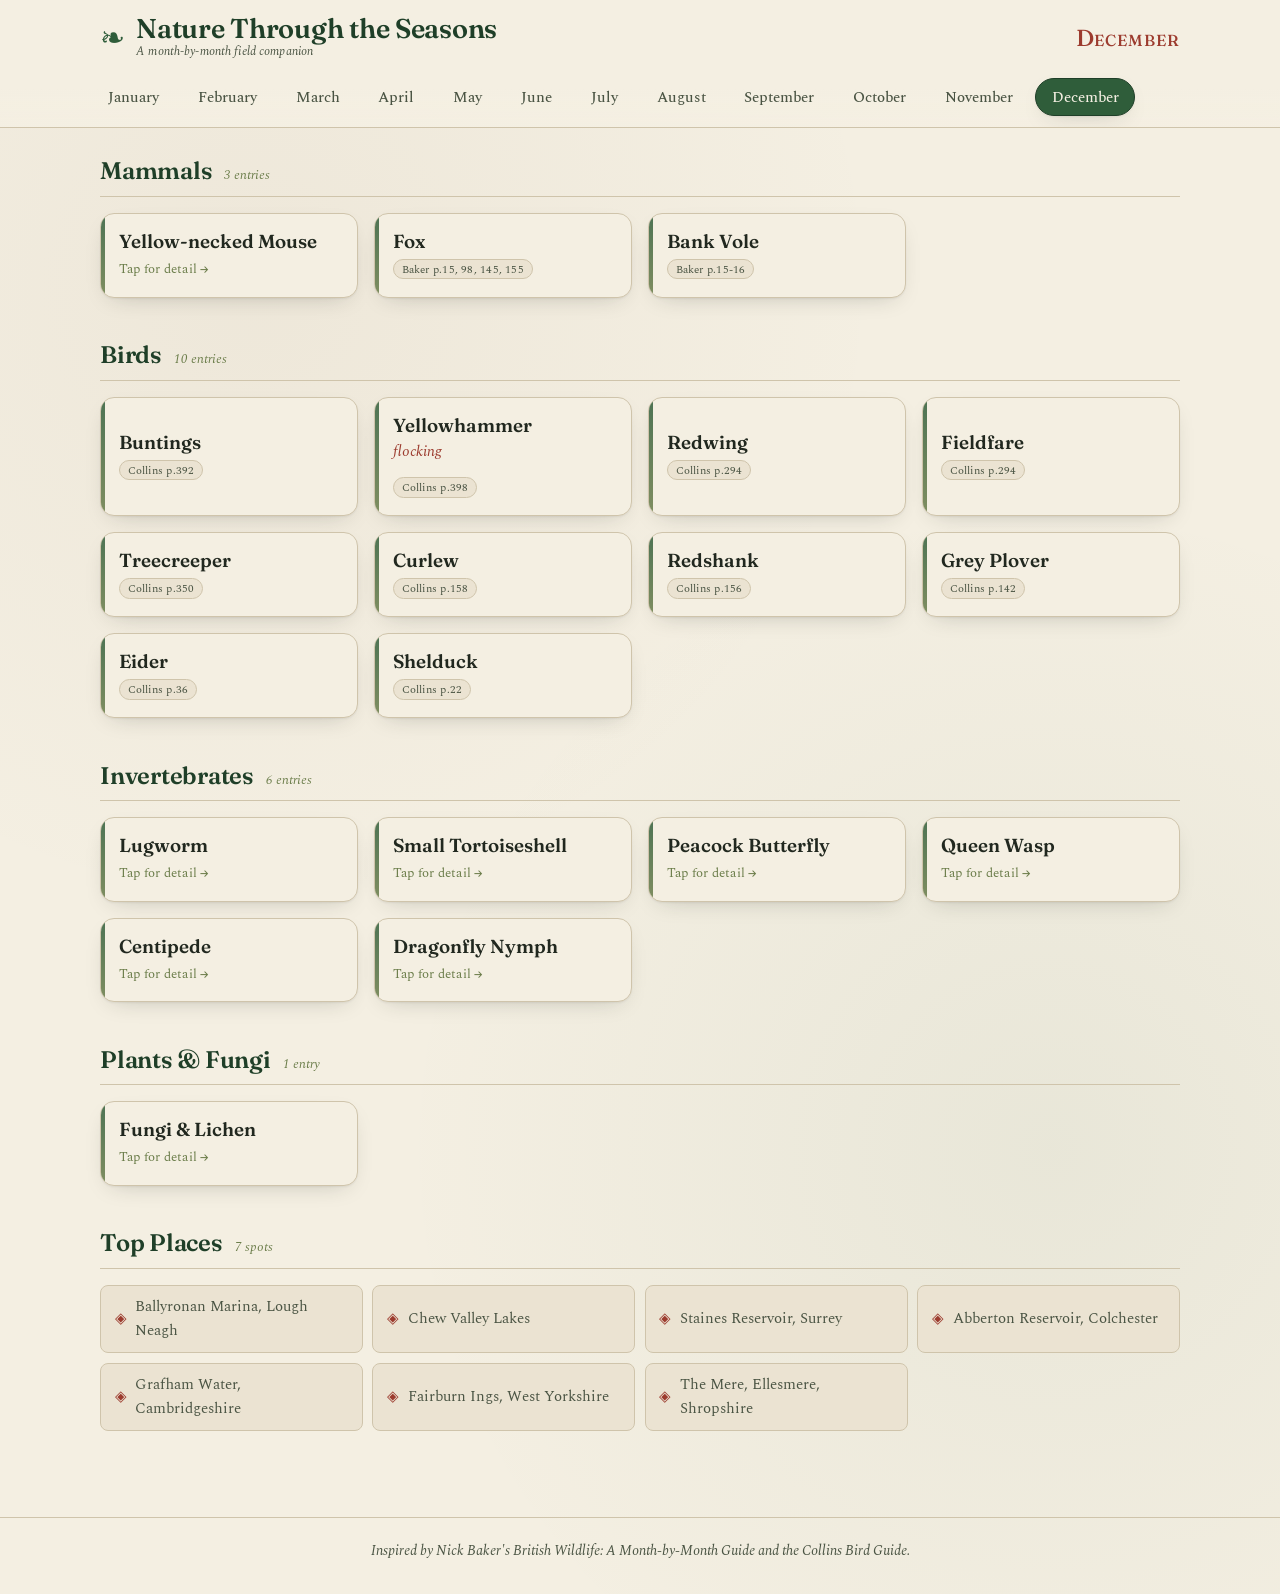
==== index.html @ cf02c85b "Make title a home/scroll-to-top button" ====
<!DOCTYPE html>
<html lang="en-GB">
<head>
  <meta charset="UTF-8" />
  <meta name="viewport" content="width=device-width, initial-scale=1.0" />

  <!--
    PREFIX-AWARE DEPLOYMENT
    -----------------------
    This app is served under a path prefix on the Pi (…ts.net/nature/), NOT at
    the site root. The <base href="./"> below makes every relative URL on the
    page resolve against the current directory, so "styles.css" becomes
    "/nature/styles.css" automatically. NEVER use leading-slash paths
    ("/styles.css") anywhere — they would break under the prefix. Keep all
    asset and link URLs relative.
  -->
  <base href="./" />

  <title>Nature Through the Seasons</title>
  <meta name="description" content="A month-by-month companion to British wildlife — what to look for, where to find it, and the lore behind it." />

  <!-- Fonts: Fraunces (characterful display serif) + Inter-free body via system stack tuned in CSS -->
  <link rel="preconnect" href="https://fonts.googleapis.com" />
  <link rel="preconnect" href="https://fonts.gstatic.com" crossorigin />
  <link href="https://fonts.googleapis.com/css2?family=Fraunces:opsz,wght@9..144,400;9..144,500;9..144,600;9..144,700&family=Spectral:wght@400;500;600&display=swap" rel="stylesheet" />

  <link rel="stylesheet" href="styles.css" />
</head>
<body>

  <!-- ============================ HEADER ============================ -->
  <header class="site-header">
    <div class="header-inner">
      <div class="brand" id="brand-home" role="button" tabindex="0" aria-label="Back to top">
        <span class="brand-mark" aria-hidden="true">❧</span>
        <span class="brand-text">
          <span class="brand-title">Nature Through the Seasons</span>
          <span class="brand-sub">A month-by-month field companion</span>
        </span>
      </div>
      <div class="current-month" id="current-month-label" aria-live="polite">—</div>
    </div>

    <!-- ====================== MONTH NAVIGATOR ====================== -->
    <nav class="month-nav" id="month-nav" aria-label="Select a month">
      <!-- Month buttons are injected by app.js -->
    </nav>
  </header>

  <!-- ========================== MAIN CONTENT ========================= -->
  <main class="app-main">
    <div id="app-content" class="app-content">
      <!-- Category sections and species cards are injected by app.js -->
    </div>
  </main>

  <!-- ============================ MODAL ============================= -->
  <dialog id="species-modal" class="species-modal">
    <div class="modal-card">
      <button class="modal-close" id="modal-close" aria-label="Close">&times;</button>
      <div class="modal-body" id="modal-body">
        <!-- Species detail injected by app.js -->
      </div>
    </div>
  </dialog>

  <!-- ====================== "MORE INFO" SLIDE-OVER PANEL ====================== -->
  <!--
    Opened from the "Find out more" button in the species modal. Shows an
    in-panel preview of the detail we already hold, plus an "Open full site in
    new tab" button. We deliberately don't embed the reference site: RSPB,
    Wildlife Trusts and Woodland Trust block iframing, and a blocked frame
    fires a fake "load" event that can't be told apart from a real one, so an
    in-app embed can't be made reliable. Hidden by default via [hidden] + CSS.
  -->
  <div id="info-panel" class="info-panel" hidden aria-hidden="true" role="dialog" aria-modal="true" aria-labelledby="info-panel-title">
    <div class="info-panel-backdrop" data-info-close></div>
    <aside class="info-panel-sheet" role="document">
      <header class="info-panel-head">
        <div class="info-panel-heading">
          <span class="info-panel-eyebrow">More information</span>
          <h3 class="info-panel-title" id="info-panel-title">—</h3>
        </div>
        <button class="info-panel-close" type="button" aria-label="Close panel" data-info-close>&times;</button>
      </header>

      <div class="info-panel-body">
        <!-- In-panel preview: species detail + "open full site" button -->
        <div class="info-panel-fallback" id="info-panel-fallback">
          <!-- Filled by app.js -->
        </div>
      </div>
    </aside>
  </div>

  <footer class="site-footer">
    <p>Inspired by Nick Baker's <em>British Wildlife: A Month-by-Month Guide</em> and the <em>Collins Bird Guide</em>.</p>
  </footer>

  <!-- Scripts: data first, then logic. Both relative. -->
  <script src="data.js"></script>
  <script src="app.js"></script>
</body>
</html>
---- styles.css ----
/* =============================================================================
   Nature Through the Seasons — styles.css
   Aesthetic: editorial / organic field-journal. Warm paper ground, deep forest
   ink, seasonal accent. Fraunces display serif paired with Spectral for body.
   ========================================================================== */

:root {
  /* ---- Palette: earthy, layered ---- */
  --paper:        #f4efe2;   /* warm off-white ground */
  --paper-deep:   #ebe3d2;   /* slightly deeper panel */
  --ink:          #21281f;   /* near-black forest ink */
  --ink-soft:     #4a5443;   /* muted body text */
  --forest:       #2f5d3a;   /* primary forest green */
  --forest-deep:  #1f3f28;
  --moss:         #6b7d4a;   /* olive/moss accent */
  --bark:         #7a5a3a;   /* earthy brown */
  --berry:        #9c3b2e;   /* sharp accent (rosehip/berry) */
  --gold:         #c98a2b;   /* warm highlight (catkin/autumn) */
  --line:         #cfc4ab;   /* hairline dividers on paper */

  /* ---- Type ---- */
  --display: "Fraunces", Georgia, serif;
  --body:    "Spectral", Georgia, serif;

  /* ---- Shape ---- */
  --radius:   14px;
  --radius-sm: 8px;
  --shadow:   0 1px 2px rgba(33,40,31,.06), 0 8px 24px -12px rgba(33,40,31,.28);
  --shadow-lg: 0 24px 60px -20px rgba(33,40,31,.45);

  --maxw: 1120px;
}

/* ----------------------------------------------------------------- RESET */
*, *::before, *::after { box-sizing: border-box; }
html { -webkit-text-size-adjust: 100%; }
body {
  margin: 0;
  font-family: var(--body);
  color: var(--ink);
  background-color: var(--paper);
  /* subtle paper grain via layered radial gradients — no external image */
  background-image:
    radial-gradient(circle at 20% 18%, rgba(123,90,58,.05) 0, transparent 38%),
    radial-gradient(circle at 82% 72%, rgba(47,93,58,.06) 0, transparent 42%);
  line-height: 1.55;
  min-height: 100vh;
  display: flex;
  flex-direction: column;
}

/* ---------------------------------------------------------------- HEADER */
.site-header {
  position: sticky;
  top: 0;
  z-index: 40;
  background: linear-gradient(180deg, var(--paper) 0%, var(--paper) 70%, rgba(244,239,226,.92) 100%);
  backdrop-filter: blur(6px);
  border-bottom: 1px solid var(--line);
}
.header-inner {
  max-width: var(--maxw);
  margin: 0 auto;
  padding: 0.85rem 1.25rem 0.7rem;
  display: flex;
  align-items: center;
  justify-content: space-between;
  gap: 1rem;
}
.brand {
  display: flex;
  align-items: center;
  gap: 0.7rem;
  min-width: 0;
  cursor: pointer;
  border-radius: 8px;
  padding: 2px 6px;
  margin: -2px -6px;   /* keep visual position despite padding */
  transition: opacity .15s ease;
  -webkit-tap-highlight-color: transparent;
}
.brand:hover { opacity: 0.78; }
.brand:focus-visible {
  outline: 2px solid var(--forest);
  outline-offset: 2px;
}
.brand:active { opacity: 0.6; }
.brand-mark {
  font-size: 1.9rem;
  color: var(--forest);
  line-height: 1;
  transform: translateY(2px);
}
.brand-text { display: flex; flex-direction: column; min-width: 0; }
.brand-title {
  font-family: var(--display);
  font-weight: 600;
  font-size: clamp(1.15rem, 2.6vw, 1.7rem);
  color: var(--forest-deep);
  letter-spacing: -0.01em;
  line-height: 1.05;
}
.brand-sub {
  font-size: 0.78rem;
  color: var(--ink-soft);
  font-style: italic;
  letter-spacing: 0.01em;
}
.current-month {
  font-family: var(--display);
  font-weight: 500;
  font-size: clamp(1rem, 2.4vw, 1.45rem);
  color: var(--berry);
  white-space: nowrap;
  font-variant: small-caps;
  letter-spacing: 0.04em;
}

/* -------------------------------------------------------- MONTH NAVIGATOR */
.month-nav {
  max-width: var(--maxw);
  margin: 0 auto;
  padding: 0.35rem 0.75rem 0.7rem;
  display: flex;
  gap: 0.4rem;
  overflow-x: auto;
  scrollbar-width: thin;
  -webkit-overflow-scrolling: touch;
  scroll-snap-type: x proximity;
}
.month-nav::-webkit-scrollbar { height: 6px; }
.month-nav::-webkit-scrollbar-thumb { background: var(--line); border-radius: 99px; }

.month-btn {
  flex: 0 0 auto;
  scroll-snap-align: center;
  font-family: var(--body);
  font-size: 0.95rem;
  font-weight: 500;
  color: var(--ink-soft);
  background: transparent;
  border: 1px solid transparent;
  border-radius: 99px;
  padding: 0.4rem 0.95rem;
  cursor: pointer;
  transition: color .18s, background .18s, border-color .18s, transform .12s;
  white-space: nowrap;
}
.month-btn:hover {
  color: var(--forest-deep);
  background: var(--paper-deep);
}
.month-btn:focus-visible {
  outline: 2px solid var(--forest);
  outline-offset: 2px;
}
.month-btn.active {
  color: var(--paper);
  background: var(--forest);
  border-color: var(--forest-deep);
  box-shadow: var(--shadow);
}

/* ------------------------------------------------------------ MAIN LAYOUT */
.app-main { flex: 1 0 auto; }
.app-content {
  max-width: var(--maxw);
  margin: 0 auto;
  padding: 1.5rem 1.25rem 3rem;
}

/* staggered fade-in on month change */
@keyframes rise {
  from { opacity: 0; transform: translateY(10px); }
  to   { opacity: 1; transform: translateY(0); }
}

/* ---------------------------------------------------------- CATEGORY BLOCK */
.category {
  margin-bottom: 2.4rem;
  animation: rise .5s ease both;
}
.category-head {
  display: flex;
  align-items: baseline;
  gap: 0.75rem;
  margin: 0 0 1rem;
  padding-bottom: 0.4rem;
  border-bottom: 1.5px solid var(--line);
}
.category-title {
  font-family: var(--display);
  font-weight: 600;
  font-size: 1.5rem;
  color: var(--forest-deep);
  margin: 0;
  letter-spacing: -0.01em;
}
.category-count {
  font-size: 0.8rem;
  color: var(--moss);
  font-style: italic;
}

/* ------------------------------------------------------------- CARD GRID */
.card-grid {
  display: grid;
  grid-template-columns: repeat(auto-fill, minmax(230px, 1fr));
  gap: 1rem;
}

.species-card {
  position: relative;
  text-align: left;
  font-family: var(--body);
  background: var(--paper);
  border: 1px solid var(--line);
  border-radius: var(--radius);
  padding: 1.05rem 1.1rem 1.1rem;
  cursor: pointer;
  overflow: hidden;
  box-shadow: var(--shadow);
  transition: transform .16s ease, box-shadow .16s ease, border-color .16s;
  width: 100%;
}
/* left accent stripe in seasonal green */
.species-card::before {
  content: "";
  position: absolute;
  left: 0; top: 0; bottom: 0;
  width: 4px;
  background: linear-gradient(180deg, var(--forest), var(--moss));
  opacity: 0.85;
}
.species-card:hover {
  transform: translateY(-3px);
  box-shadow: var(--shadow-lg);
  border-color: var(--moss);
}
.species-card:focus-visible {
  outline: 2px solid var(--forest);
  outline-offset: 2px;
}
.species-name {
  font-family: var(--display);
  font-weight: 600;
  font-size: 1.18rem;
  color: var(--ink);
  margin: 0 0 0.2rem;
  line-height: 1.15;
}
.species-action {
  display: inline-block;
  font-style: italic;
  font-size: 0.92rem;
  color: var(--berry);
  margin-bottom: 0.5rem;
}
.card-cta {
  display: flex;
  align-items: center;
  gap: 0.35rem;
  font-size: 0.8rem;
  color: var(--moss);
  margin-top: 0.4rem;
  letter-spacing: 0.02em;
}
.card-cta .ref-chips { display: flex; gap: 0.3rem; }
.chip {
  font-size: 0.68rem;
  background: var(--paper-deep);
  color: var(--ink-soft);
  border: 1px solid var(--line);
  border-radius: 99px;
  padding: 0.05rem 0.5rem;
  letter-spacing: 0.02em;
}

/* ----------------------------------------------------- TOP PLACES SECTION */
.places-grid {
  display: grid;
  grid-template-columns: repeat(auto-fill, minmax(220px, 1fr));
  gap: 0.6rem;
}
.place-item {
  display: flex;
  align-items: center;
  gap: 0.55rem;
  background: var(--paper-deep);
  border: 1px solid var(--line);
  border-radius: var(--radius-sm);
  padding: 0.6rem 0.85rem;
  font-size: 0.95rem;
  color: var(--ink-soft);
}
.place-item .pin { color: var(--berry); flex: 0 0 auto; }

/* ---------------------------------------------------------------- MODAL */
.species-modal {
  border: none;
  background: transparent;
  padding: 0;
  max-width: 560px;
  width: calc(100% - 2rem);
  margin: auto;
  color: var(--ink);
}
.species-modal::backdrop {
  background: rgba(31, 40, 28, 0.55);
  backdrop-filter: blur(3px);
}
.modal-card {
  position: relative;
  background: var(--paper);
  border-radius: var(--radius);
  box-shadow: var(--shadow-lg);
  border: 1px solid var(--line);
  padding: 1.75rem 1.6rem 1.6rem;
  background-image: radial-gradient(circle at 90% -10%, rgba(47,93,58,.08) 0, transparent 45%);
  animation: rise .28s ease both;
}
.modal-close {
  position: absolute;
  top: 0.7rem; right: 0.8rem;
  width: 2.1rem; height: 2.1rem;
  border-radius: 99px;
  border: 1px solid var(--line);
  background: var(--paper-deep);
  color: var(--ink-soft);
  font-size: 1.4rem;
  line-height: 1;
  cursor: pointer;
  transition: background .15s, color .15s, transform .15s;
}
.modal-close:hover { background: var(--berry); color: var(--paper); transform: rotate(90deg); }

.modal-eyebrow {
  font-size: 0.78rem;
  text-transform: uppercase;
  letter-spacing: 0.12em;
  color: var(--moss);
  margin: 0 0 0.2rem;
}
.modal-title {
  font-family: var(--display);
  font-weight: 700;
  font-size: 1.8rem;
  color: var(--forest-deep);
  margin: 0 0 0.15rem;
  line-height: 1.05;
  padding-right: 2rem;
}
.modal-action {
  font-style: italic;
  color: var(--berry);
  font-size: 1.02rem;
  margin: 0 0 1rem;
}
.modal-section { margin-top: 1rem; }
.modal-section h4 {
  font-family: var(--body);
  font-weight: 600;
  font-size: 0.82rem;
  text-transform: uppercase;
  letter-spacing: 0.08em;
  color: var(--bark);
  margin: 0 0 0.25rem;
}
.modal-section p { margin: 0; color: var(--ink-soft); }
.modal-refs {
  display: flex;
  flex-wrap: wrap;
  gap: 0.5rem;
  margin: 0.9rem 0 0;
  padding-top: 0.9rem;
  border-top: 1px solid var(--line);
}
.ref-pill {
  font-size: 0.82rem;
  background: var(--paper-deep);
  border: 1px solid var(--line);
  border-radius: 99px;
  padding: 0.3rem 0.8rem;
  color: var(--ink);
}
.ref-pill strong { color: var(--forest-deep); }
.modal-link {
  display: inline-flex;
  align-items: center;
  gap: 0.4rem;
  margin-top: 1rem;
  font-weight: 600;
  color: var(--forest);
  text-decoration: none;
  border-bottom: 1.5px solid var(--moss);
  padding-bottom: 1px;
}
.modal-link:hover { color: var(--berry); border-color: var(--berry); }
.modal-empty { color: var(--ink-soft); font-style: italic; }

/* ----------------------------------------------------- "MORE INFO" PANEL */
/* A slide-over sheet. Hidden via [hidden]; the .open class drives the
   transition. Mobile-first: full-width sheet, capped on larger screens. */
.info-panel {
  position: fixed;
  inset: 0;
  z-index: 60;            /* above the modal (z 40) */
}
.info-panel[hidden] { display: none; }

.info-panel-backdrop {
  position: absolute;
  inset: 0;
  background: rgba(31, 40, 28, 0.55);
  backdrop-filter: blur(3px);
  opacity: 0;
  transition: opacity .28s ease;
}
.info-panel.open .info-panel-backdrop { opacity: 1; }

.info-panel-sheet {
  position: absolute;
  top: 0; right: 0; bottom: 0;
  width: min(640px, 100%);
  display: flex;
  flex-direction: column;
  background: var(--paper);
  border-left: 1px solid var(--line);
  box-shadow: var(--shadow-lg);
  transform: translateX(100%);
  transition: transform .3s cubic-bezier(.22,.61,.36,1);
}
.info-panel.open .info-panel-sheet { transform: translateX(0); }

.info-panel-head {
  flex-shrink: 0;
  display: flex;
  align-items: flex-start;
  justify-content: space-between;
  gap: 1rem;
  padding: 1.2rem 1.3rem 1rem;
  border-bottom: 1px solid var(--line);
  background-image: radial-gradient(circle at 90% -30%, rgba(47,93,58,.08) 0, transparent 55%);
}
.info-panel-eyebrow {
  display: block;
  font-size: 0.74rem;
  text-transform: uppercase;
  letter-spacing: 0.12em;
  color: var(--moss);
  margin-bottom: 0.2rem;
}
.info-panel-title {
  font-family: var(--display);
  font-weight: 700;
  font-size: 1.5rem;
  color: var(--forest-deep);
  margin: 0;
  line-height: 1.1;
}
.info-panel-close {
  flex-shrink: 0;
  width: 2.1rem; height: 2.1rem;
  border-radius: 99px;
  border: 1px solid var(--line);
  background: var(--paper-deep);
  color: var(--ink-soft);
  font-size: 1.4rem;
  line-height: 1;
  cursor: pointer;
  transition: background .15s, color .15s, transform .15s;
}
.info-panel-close:hover { background: var(--berry); color: var(--paper); transform: rotate(90deg); }

.info-panel-body {
  position: relative;
  flex: 1 1 auto;
  min-height: 0;          /* let the iframe scroll inside, not the sheet */
  display: flex;
  flex-direction: column;
}

.info-panel-fallback {
  flex: 1 1 auto;
  overflow-y: auto;
  padding: 1.3rem 1.4rem 2rem;
}
.info-fallback-note {
  margin: 0 0 1rem;
  padding: 0.7rem 0.9rem;
  background: var(--paper-deep);
  border: 1px solid var(--line);
  border-radius: var(--radius-sm);
  font-size: 0.9rem;
  color: var(--ink-soft);
}
.info-fallback-action {
  font-style: italic;
  color: var(--berry);
  margin: 0 0 0.8rem;
}
.info-fallback-section { margin-top: 1rem; }
.info-fallback-section h4 {
  font-family: var(--body);
  font-weight: 600;
  font-size: 0.82rem;
  text-transform: uppercase;
  letter-spacing: 0.08em;
  color: var(--bark);
  margin: 0 0 0.25rem;
}
.info-fallback-section p { margin: 0; color: var(--ink-soft); }
.info-actions {
  display: flex;
  flex-wrap: wrap;
  align-items: center;
  gap: 0.7rem;
  margin-top: 1.4rem;
}
.info-fallback-open {
  display: inline-flex;
  align-items: center;
  gap: 0.4rem;
  padding: 0.6rem 1.1rem;
  font-weight: 600;
  color: var(--paper);
  background: var(--forest);
  border-radius: 99px;
  text-decoration: none;
  transition: background .15s, transform .15s;
}
.info-fallback-open:hover { background: var(--berry); transform: translateY(-1px); }

body.info-open { overflow: hidden; }   /* lock background scroll while open */

/* ---------------------------------------------------------------- FOOTER */
.site-footer {
  flex-shrink: 0;
  border-top: 1px solid var(--line);
  padding: 1.4rem 1.25rem 2rem;
  text-align: center;
}
.site-footer p {
  max-width: var(--maxw);
  margin: 0 auto;
  font-size: 0.85rem;
  color: var(--ink-soft);
  font-style: italic;
}

/* ----------------------------------------------------------- EMPTY STATE */
.empty-month {
  text-align: center;
  padding: 3rem 1rem;
  color: var(--ink-soft);
  font-style: italic;
}

/* --------------------------------------------------------------- MOBILE */
@media (max-width: 560px) {
  .card-grid { grid-template-columns: 1fr; }
  .places-grid { grid-template-columns: 1fr; }
  .header-inner { flex-direction: column; align-items: flex-start; gap: 0.3rem; }
  .current-month { align-self: flex-end; margin-top: -1.6rem; }
  .brand-sub { display: none; }
  .modal-card { padding: 1.5rem 1.2rem 1.3rem; }
  .info-panel-sheet { width: 100%; border-left: none; }
  .info-panel-title { font-size: 1.3rem; }
}

@media (prefers-reduced-motion: reduce) {
  *, *::before, *::after { animation: none !important; transition: none !important; }
}
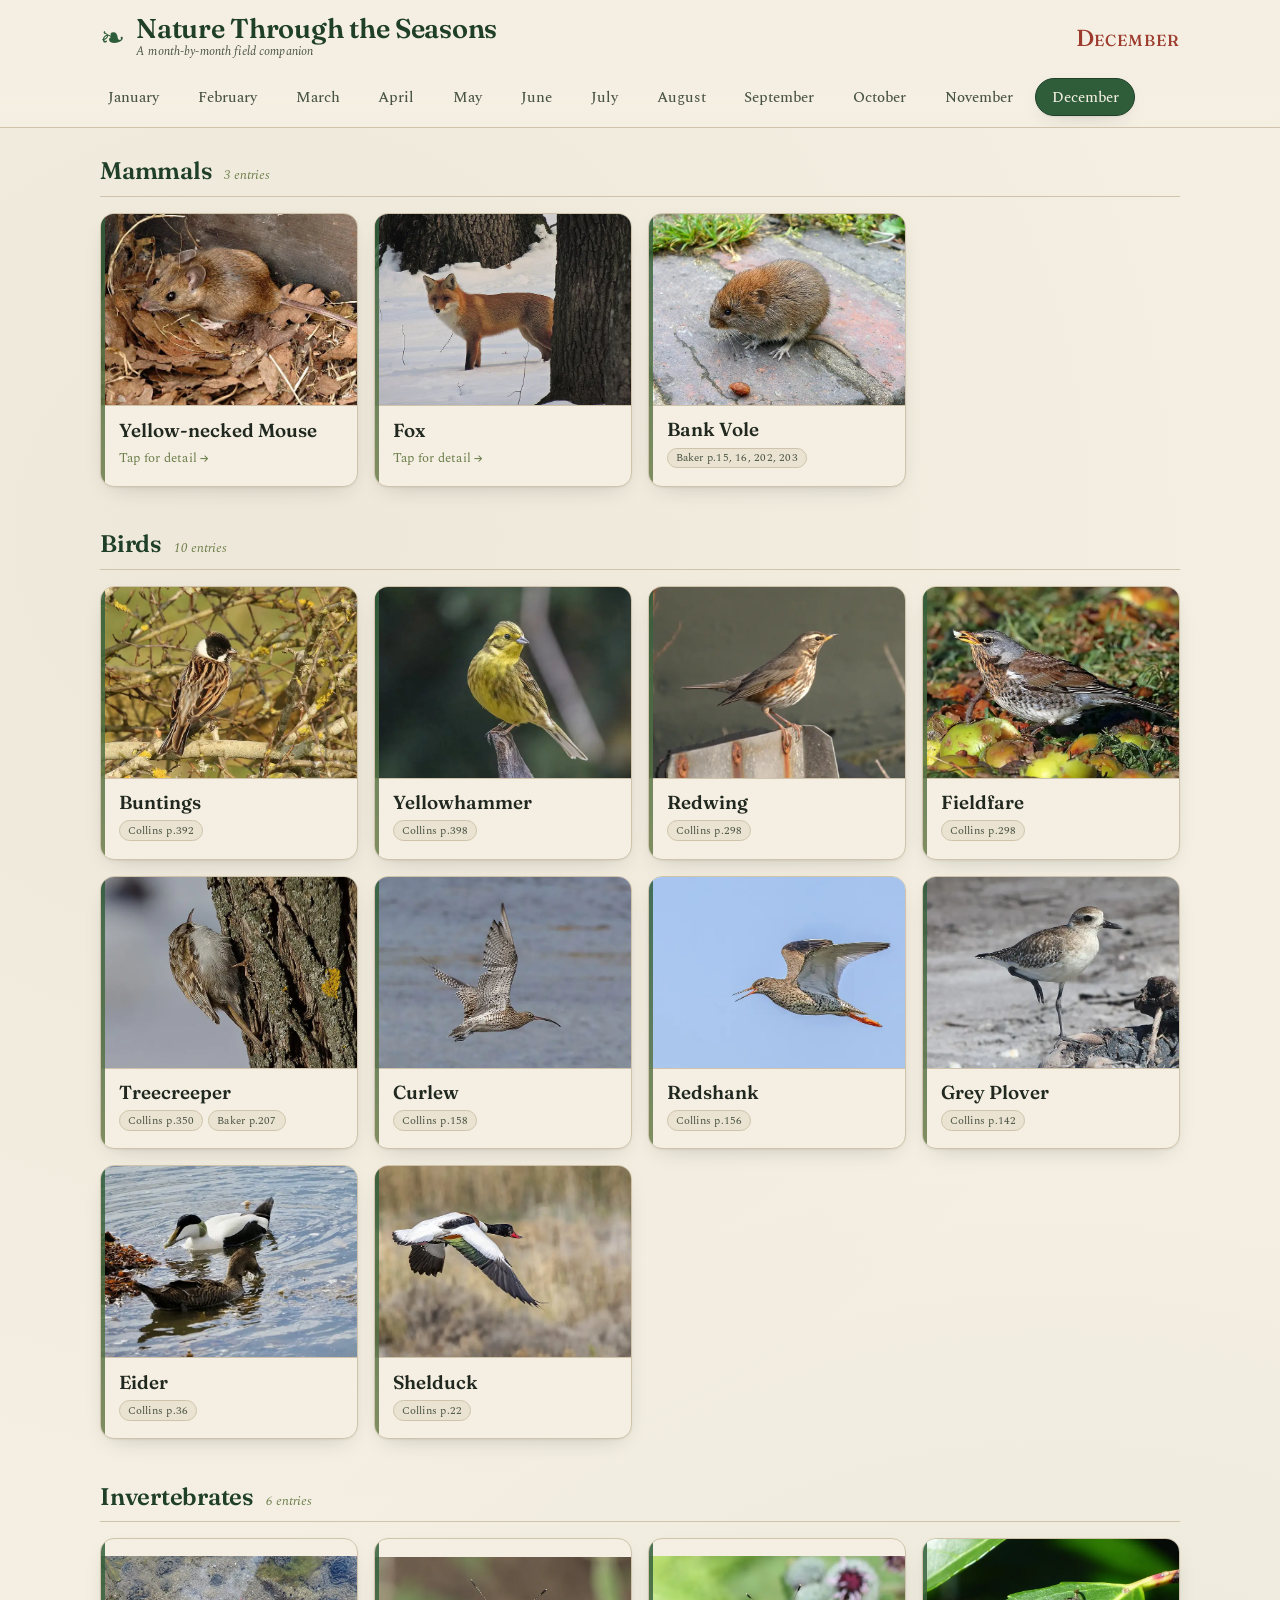
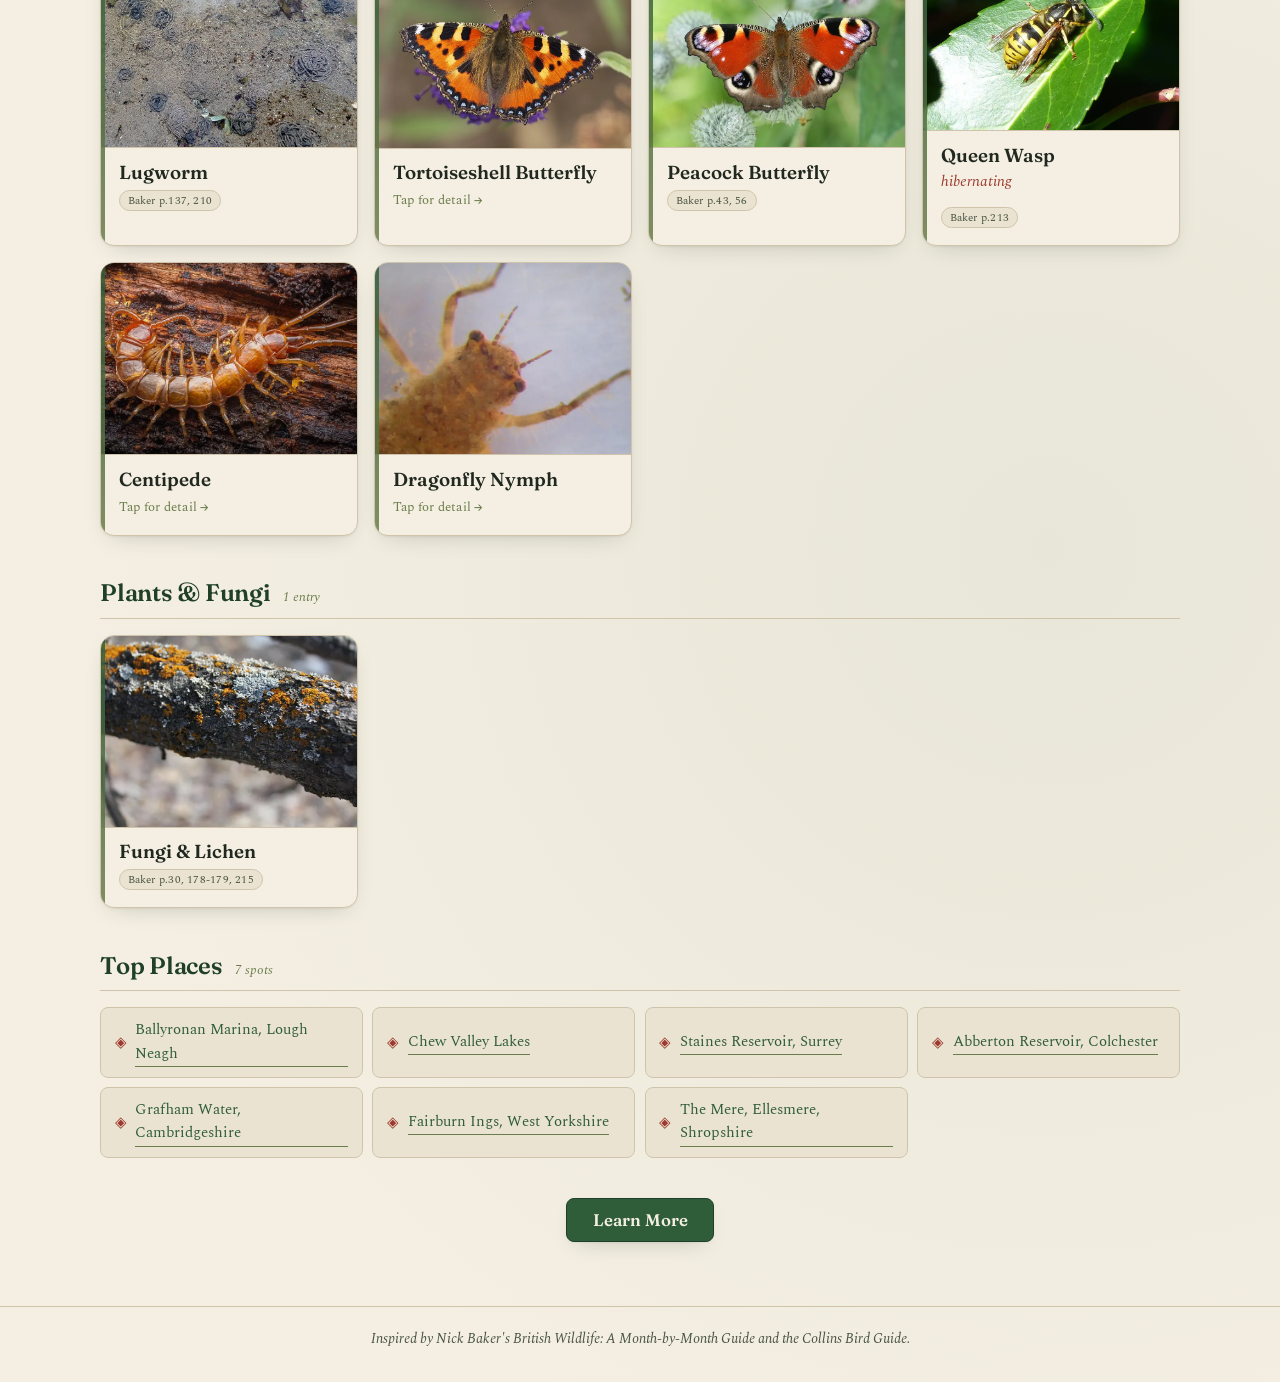
==== commit a0c0270a: "Add Learn More references section with category pages, helper editor, and standalone-aware link targ" ====
--- a/index.html
+++ b/index.html
@@ -99,6 +99,7 @@
 
   <!-- Scripts: data first, then logic. Both relative. -->
   <script src="data.js"></script>
+  <script src="references.js"></script>
   <script src="app.js"></script>
 </body>
 </html>
--- a/styles.css
+++ b/styles.css
@@ -67,24 +67,7 @@
   justify-content: space-between;
   gap: 1rem;
 }
-.brand {
-  display: flex;
-  align-items: center;
-  gap: 0.7rem;
-  min-width: 0;
-  cursor: pointer;
-  border-radius: 8px;
-  padding: 2px 6px;
-  margin: -2px -6px;   /* keep visual position despite padding */
-  transition: opacity .15s ease;
-  -webkit-tap-highlight-color: transparent;
-}
-.brand:hover { opacity: 0.78; }
-.brand:focus-visible {
-  outline: 2px solid var(--forest);
-  outline-offset: 2px;
-}
-.brand:active { opacity: 0.6; }
+.brand { display: flex; align-items: center; gap: 0.7rem; min-width: 0; }
 .brand-mark {
   font-size: 1.9rem;
   color: var(--forest);
@@ -249,6 +232,33 @@
   margin: 0 0 0.2rem;
   line-height: 1.15;
 }
+/* ---- Card photo tile (full-bleed 4:3, breaks out of card padding) ---- */
+.card-figure {
+  margin: -1.05rem -1.1rem 0.85rem;   /* cancel card padding to span edge-to-edge */
+  aspect-ratio: 4 / 3;                /* fixed box -> no layout shift on load */
+  overflow: hidden;
+  background: var(--paper-deep);
+  border-bottom: 1px solid var(--line);
+}
+.card-img {
+  display: block;
+  width: 100%;
+  height: 100%;
+  object-fit: cover;                  /* fill the 4:3 box, crop overflow */
+}
+.card-figure.is-placeholder {
+  display: flex;
+  align-items: center;
+  justify-content: center;
+  background:
+    repeating-linear-gradient(45deg,
+      var(--paper-deep) 0 10px, var(--paper) 10px 20px);
+}
+.placeholder-mark {
+  font-size: 1.8rem;
+  color: var(--moss);
+  opacity: 0.55;
+}
 .species-action {
   display: inline-block;
   font-style: italic;
@@ -294,6 +304,19 @@
   color: var(--ink-soft);
 }
 .place-item .pin { color: var(--berry); flex: 0 0 auto; }
+.place-link {
+  color: var(--forest);
+  text-decoration: none;
+  border-bottom: 1px solid var(--moss);
+  padding-bottom: 1px;
+  transition: color .15s, border-color .15s;
+}
+.place-link:hover { color: var(--berry); border-color: var(--berry); }
+.place-link:focus-visible {
+  outline: 2px solid var(--forest);
+  outline-offset: 2px;
+  border-radius: 2px;
+}
 
 /* ---------------------------------------------------------------- MODAL */
 .species-modal {
@@ -356,6 +379,23 @@
   font-size: 1.02rem;
   margin: 0 0 1rem;
 }
+.modal-figure {
+  margin: 0 0 1rem;
+}
+.modal-img {
+  display: block;
+  width: 100%;
+  aspect-ratio: 4 / 3;
+  object-fit: cover;
+  border-radius: var(--radius-sm);
+  background: var(--paper-deep);
+}
+.modal-credit {
+  font-size: 0.72rem;
+  color: var(--ink-soft);
+  margin: 0.35rem 0 0;
+  font-style: italic;
+}
 .modal-section { margin-top: 1rem; }
 .modal-section h4 {
   font-family: var(--body);
@@ -397,141 +437,6 @@
 }
 .modal-link:hover { color: var(--berry); border-color: var(--berry); }
 .modal-empty { color: var(--ink-soft); font-style: italic; }
-
-/* ----------------------------------------------------- "MORE INFO" PANEL */
-/* A slide-over sheet. Hidden via [hidden]; the .open class drives the
-   transition. Mobile-first: full-width sheet, capped on larger screens. */
-.info-panel {
-  position: fixed;
-  inset: 0;
-  z-index: 60;            /* above the modal (z 40) */
-}
-.info-panel[hidden] { display: none; }
-
-.info-panel-backdrop {
-  position: absolute;
-  inset: 0;
-  background: rgba(31, 40, 28, 0.55);
-  backdrop-filter: blur(3px);
-  opacity: 0;
-  transition: opacity .28s ease;
-}
-.info-panel.open .info-panel-backdrop { opacity: 1; }
-
-.info-panel-sheet {
-  position: absolute;
-  top: 0; right: 0; bottom: 0;
-  width: min(640px, 100%);
-  display: flex;
-  flex-direction: column;
-  background: var(--paper);
-  border-left: 1px solid var(--line);
-  box-shadow: var(--shadow-lg);
-  transform: translateX(100%);
-  transition: transform .3s cubic-bezier(.22,.61,.36,1);
-}
-.info-panel.open .info-panel-sheet { transform: translateX(0); }
-
-.info-panel-head {
-  flex-shrink: 0;
-  display: flex;
-  align-items: flex-start;
-  justify-content: space-between;
-  gap: 1rem;
-  padding: 1.2rem 1.3rem 1rem;
-  border-bottom: 1px solid var(--line);
-  background-image: radial-gradient(circle at 90% -30%, rgba(47,93,58,.08) 0, transparent 55%);
-}
-.info-panel-eyebrow {
-  display: block;
-  font-size: 0.74rem;
-  text-transform: uppercase;
-  letter-spacing: 0.12em;
-  color: var(--moss);
-  margin-bottom: 0.2rem;
-}
-.info-panel-title {
-  font-family: var(--display);
-  font-weight: 700;
-  font-size: 1.5rem;
-  color: var(--forest-deep);
-  margin: 0;
-  line-height: 1.1;
-}
-.info-panel-close {
-  flex-shrink: 0;
-  width: 2.1rem; height: 2.1rem;
-  border-radius: 99px;
-  border: 1px solid var(--line);
-  background: var(--paper-deep);
-  color: var(--ink-soft);
-  font-size: 1.4rem;
-  line-height: 1;
-  cursor: pointer;
-  transition: background .15s, color .15s, transform .15s;
-}
-.info-panel-close:hover { background: var(--berry); color: var(--paper); transform: rotate(90deg); }
-
-.info-panel-body {
-  position: relative;
-  flex: 1 1 auto;
-  min-height: 0;          /* let the iframe scroll inside, not the sheet */
-  display: flex;
-  flex-direction: column;
-}
-
-.info-panel-fallback {
-  flex: 1 1 auto;
-  overflow-y: auto;
-  padding: 1.3rem 1.4rem 2rem;
-}
-.info-fallback-note {
-  margin: 0 0 1rem;
-  padding: 0.7rem 0.9rem;
-  background: var(--paper-deep);
-  border: 1px solid var(--line);
-  border-radius: var(--radius-sm);
-  font-size: 0.9rem;
-  color: var(--ink-soft);
-}
-.info-fallback-action {
-  font-style: italic;
-  color: var(--berry);
-  margin: 0 0 0.8rem;
-}
-.info-fallback-section { margin-top: 1rem; }
-.info-fallback-section h4 {
-  font-family: var(--body);
-  font-weight: 600;
-  font-size: 0.82rem;
-  text-transform: uppercase;
-  letter-spacing: 0.08em;
-  color: var(--bark);
-  margin: 0 0 0.25rem;
-}
-.info-fallback-section p { margin: 0; color: var(--ink-soft); }
-.info-actions {
-  display: flex;
-  flex-wrap: wrap;
-  align-items: center;
-  gap: 0.7rem;
-  margin-top: 1.4rem;
-}
-.info-fallback-open {
-  display: inline-flex;
-  align-items: center;
-  gap: 0.4rem;
-  padding: 0.6rem 1.1rem;
-  font-weight: 600;
-  color: var(--paper);
-  background: var(--forest);
-  border-radius: 99px;
-  text-decoration: none;
-  transition: background .15s, transform .15s;
-}
-.info-fallback-open:hover { background: var(--berry); transform: translateY(-1px); }
-
-body.info-open { overflow: hidden; }   /* lock background scroll while open */
 
 /* ---------------------------------------------------------------- FOOTER */
 .site-footer {
@@ -564,10 +469,64 @@
   .current-month { align-self: flex-end; margin-top: -1.6rem; }
   .brand-sub { display: none; }
   .modal-card { padding: 1.5rem 1.2rem 1.3rem; }
-  .info-panel-sheet { width: 100%; border-left: none; }
-  .info-panel-title { font-size: 1.3rem; }
 }
 
 @media (prefers-reduced-motion: reduce) {
   *, *::before, *::after { animation: none !important; transition: none !important; }
 }
+
+/* ----------------------------------------------------- LEARN MORE / REFERENCES */
+.learn-more-wrap {
+  display: flex;
+  justify-content: center;
+  margin: 2.5rem 0 1rem;
+}
+.learn-more-btn {
+  font-family: var(--display);
+  font-size: 1.05rem;
+  font-weight: 600;
+  color: var(--paper);
+  background: var(--forest);
+  border: 1px solid var(--forest-deep);
+  border-radius: var(--radius-sm);
+  padding: 0.7rem 1.6rem;
+  cursor: pointer;
+  box-shadow: var(--shadow);
+  transition: background 0.15s ease, transform 0.15s ease;
+}
+.learn-more-btn:hover { background: var(--forest-deep); }
+.learn-more-btn:active { transform: translateY(1px); }
+.ref-group { margin-top: 1.4rem; }
+.ref-group:first-of-type { margin-top: 0.5rem; }
+.ref-group-title {
+  font-family: var(--display);
+  font-size: 1.05rem;
+  font-weight: 600;
+  color: var(--forest-deep);
+  margin: 0 0 0.5rem;
+  padding-bottom: 0.3rem;
+  border-bottom: 1px solid var(--line);
+}
+.ref-list {
+  display: flex;
+  flex-direction: column;
+  gap: 0.4rem;
+}
+.ref-link {
+  display: flex;
+  align-items: flex-start;
+  gap: 0.55rem;
+  background: var(--paper-deep);
+  border: 1px solid var(--line);
+  border-radius: var(--radius-sm);
+  padding: 0.55rem 0.8rem;
+  font-size: 0.95rem;
+  color: var(--ink-soft);
+  text-decoration: none;
+  transition: border-color 0.15s ease, color 0.15s ease;
+}
+.ref-link:hover {
+  border-color: var(--forest);
+  color: var(--ink);
+}
+.ref-link .pin { color: var(--berry); flex: 0 0 auto; line-height: 1.4; }
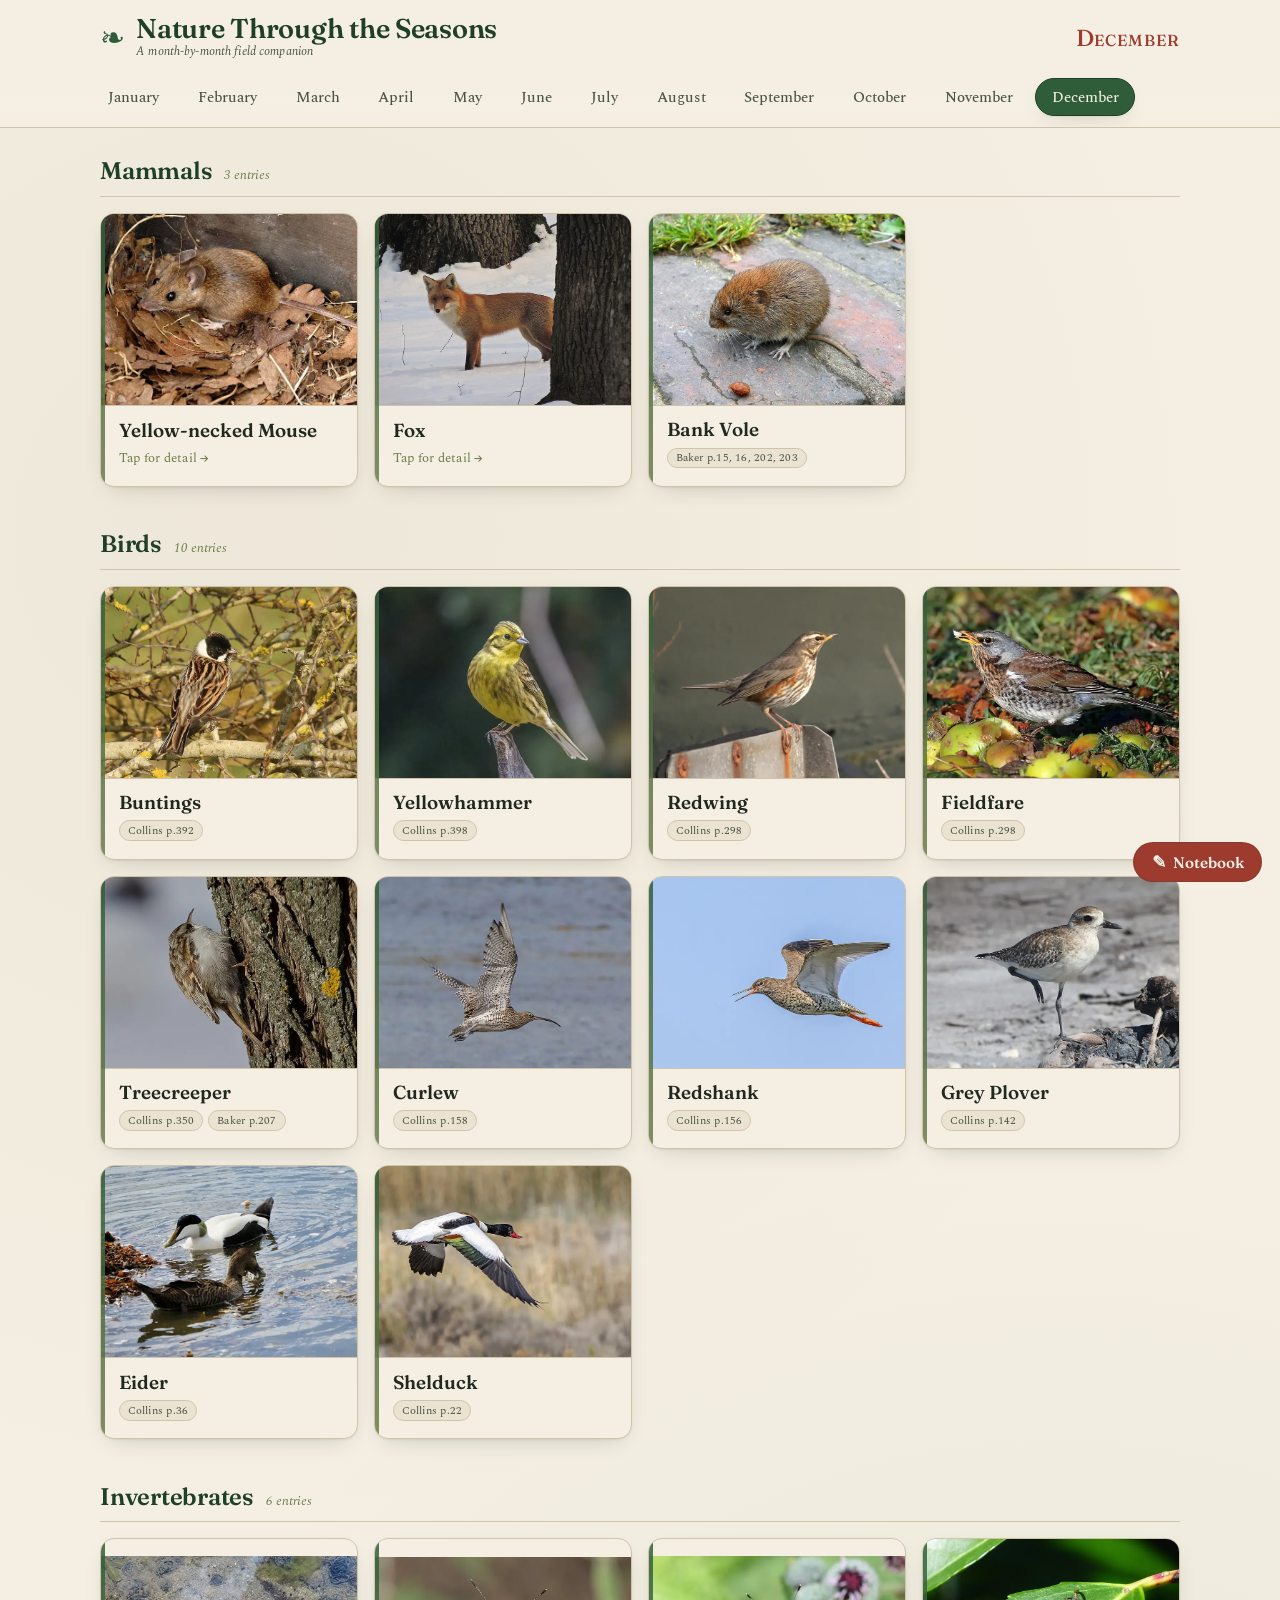
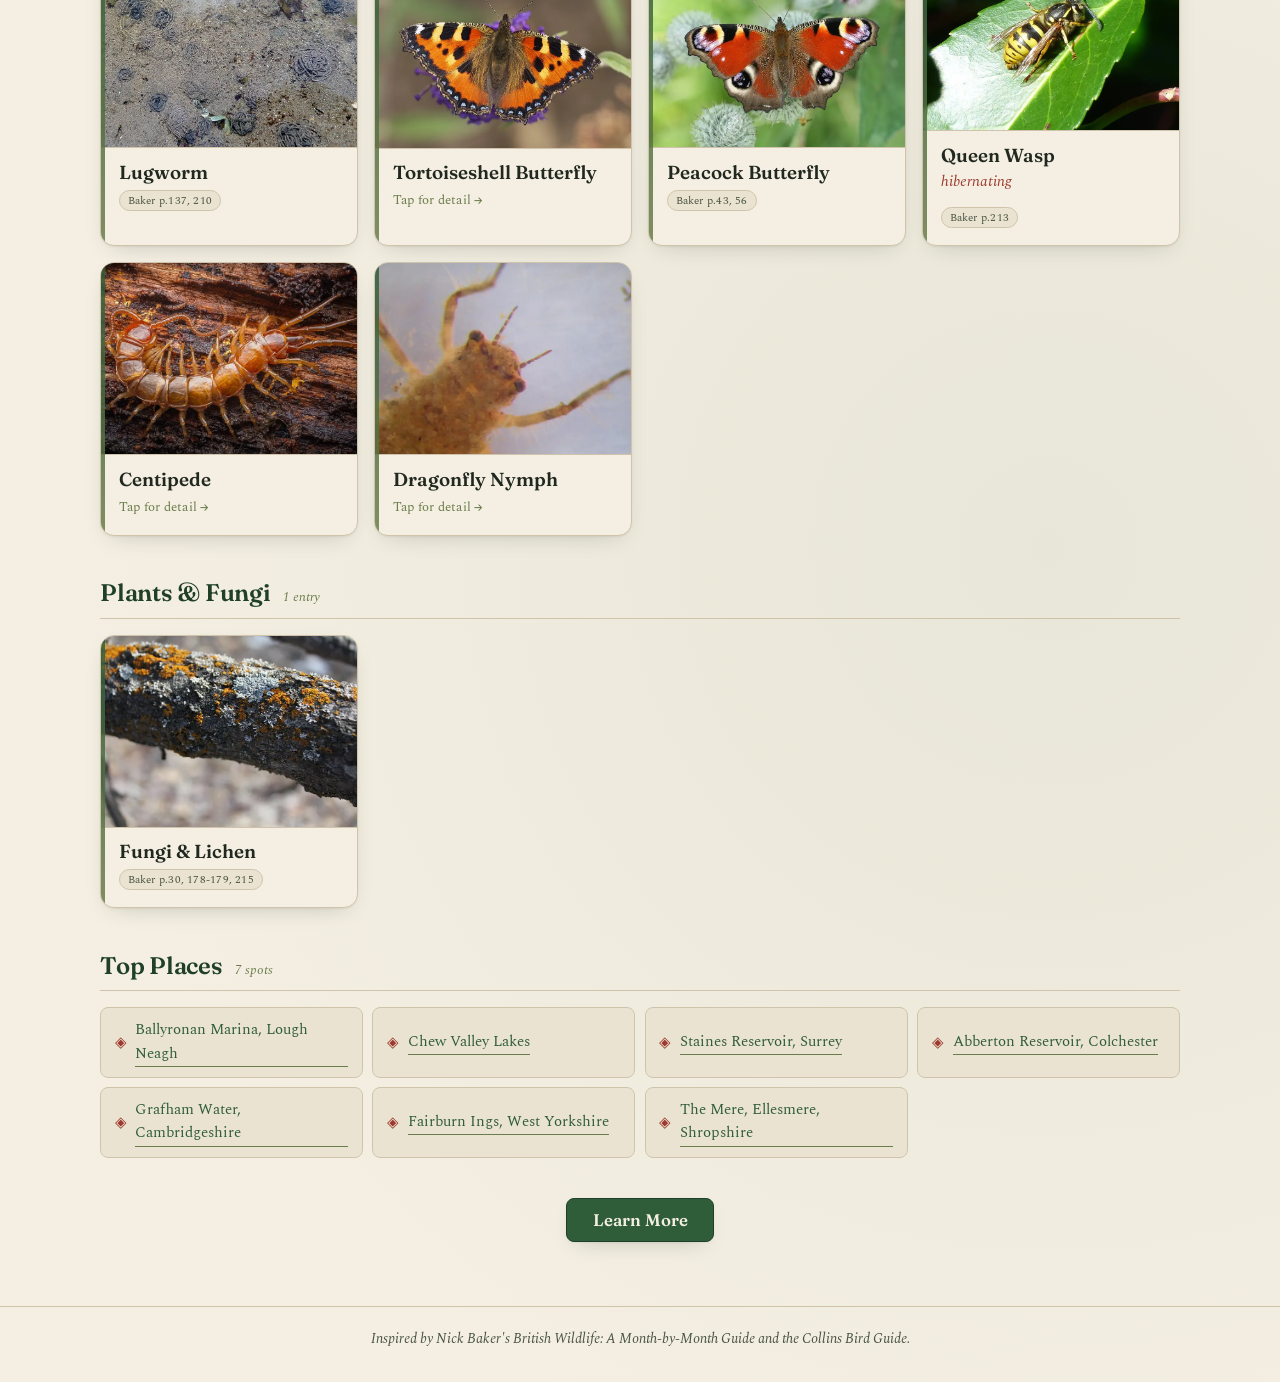
==== commit f1f58329: "Add field notebook (localStorage notes with date/time/location stamps, copy and share)" ====
--- a/index.html
+++ b/index.html
@@ -101,5 +101,6 @@
   <script src="data.js"></script>
   <script src="references.js"></script>
   <script src="app.js"></script>
+  <script src="notebook.js"></script>
 </body>
 </html>
--- a/styles.css
+++ b/styles.css
@@ -530,3 +530,118 @@
   color: var(--ink);
 }
 .ref-link .pin { color: var(--berry); flex: 0 0 auto; line-height: 1.4; }
+
+/* ----------------------------------------------------- FIELD NOTEBOOK */
+/* Floating action button — persists across month switches (lives on body). */
+.notebook-fab {
+  position: fixed;
+  right: 1.1rem;
+  bottom: 1.1rem;
+  z-index: 50;
+  display: inline-flex;
+  align-items: center;
+  gap: 0.45rem;
+  font-family: var(--display);
+  font-size: 0.95rem;
+  font-weight: 600;
+  color: var(--paper);
+  background: var(--berry);
+  border: 1px solid rgba(33, 40, 31, 0.15);
+  border-radius: 999px;
+  padding: 0.6rem 1.1rem;
+  cursor: pointer;
+  box-shadow: var(--shadow-lg);
+  transition: transform 0.15s ease, background 0.15s ease;
+}
+.notebook-fab:hover { background: #82301f; }
+.notebook-fab:active { transform: translateY(1px); }
+.notebook-fab-mark { font-size: 1.05rem; line-height: 1; }
+@media (max-width: 560px) {
+  /* On small screens, collapse to a compact pill (icon + short label). */
+  .notebook-fab { padding: 0.6rem 0.9rem; font-size: 0.9rem; }
+}
+
+/* Compose area */
+.nb-compose { margin-top: 0.6rem; }
+.nb-textarea {
+  width: 100%;
+  font-family: inherit;
+  font-size: 1rem;
+  color: var(--ink);
+  background: var(--paper);
+  border: 1px solid var(--line);
+  border-radius: var(--radius-sm);
+  padding: 0.7rem 0.8rem;
+  resize: vertical;
+  box-sizing: border-box;
+}
+.nb-textarea:focus { outline: 2px solid var(--forest); border-color: var(--forest); }
+.nb-compose-row {
+  display: flex;
+  align-items: center;
+  justify-content: space-between;
+  gap: 0.8rem;
+  margin-top: 0.55rem;
+  flex-wrap: wrap;
+}
+.nb-loc-toggle {
+  font-size: 0.88rem;
+  color: var(--ink-soft);
+  display: inline-flex;
+  align-items: center;
+  gap: 0.4rem;
+  cursor: pointer;
+}
+.nb-save-btn {
+  font-family: var(--display);
+  font-size: 0.95rem;
+  font-weight: 600;
+  color: var(--paper);
+  background: var(--forest);
+  border: 1px solid var(--forest-deep);
+  border-radius: var(--radius-sm);
+  padding: 0.5rem 1.2rem;
+  cursor: pointer;
+}
+.nb-save-btn:hover { background: var(--forest-deep); }
+.nb-status { min-height: 1.1em; margin: 0.45rem 0 0; font-size: 0.85rem; color: var(--ink-soft); }
+.nb-status.ok { color: var(--forest); }
+.nb-status.err { color: var(--berry); }
+
+/* Toolbar (copy all / share all) */
+.nb-toolbar {
+  display: flex;
+  gap: 0.5rem;
+  margin: 1.1rem 0 0.4rem;
+  padding-top: 0.9rem;
+  border-top: 1px solid var(--line);
+}
+.nb-tool-btn {
+  font-family: inherit;
+  font-size: 0.85rem;
+  color: var(--forest-deep);
+  background: var(--paper-deep);
+  border: 1px solid var(--line);
+  border-radius: var(--radius-sm);
+  padding: 0.4rem 0.8rem;
+  cursor: pointer;
+}
+.nb-tool-btn:hover { border-color: var(--forest); color: var(--ink); }
+.nb-tool-btn.nb-small { font-size: 0.8rem; padding: 0.3rem 0.65rem; }
+.nb-tool-btn.nb-danger { color: var(--berry); }
+.nb-tool-btn.nb-danger:hover { border-color: var(--berry); }
+
+/* Entry list */
+.nb-list { margin-top: 0.4rem; }
+.nb-empty { color: var(--ink-soft); font-size: 0.92rem; margin: 0.6rem 0; }
+.nb-entry {
+  background: var(--paper-deep);
+  border: 1px solid var(--line);
+  border-radius: var(--radius-sm);
+  padding: 0.7rem 0.85rem;
+  margin-bottom: 0.6rem;
+}
+.nb-entry-meta { font-size: 0.78rem; color: var(--ink-soft); margin-bottom: 0.35rem; }
+.nb-entry-loc { color: var(--forest); text-decoration: underline; }
+.nb-entry-text { margin: 0 0 0.55rem; color: var(--ink); white-space: pre-wrap; word-wrap: break-word; }
+.nb-entry-controls { display: flex; gap: 0.4rem; flex-wrap: wrap; }
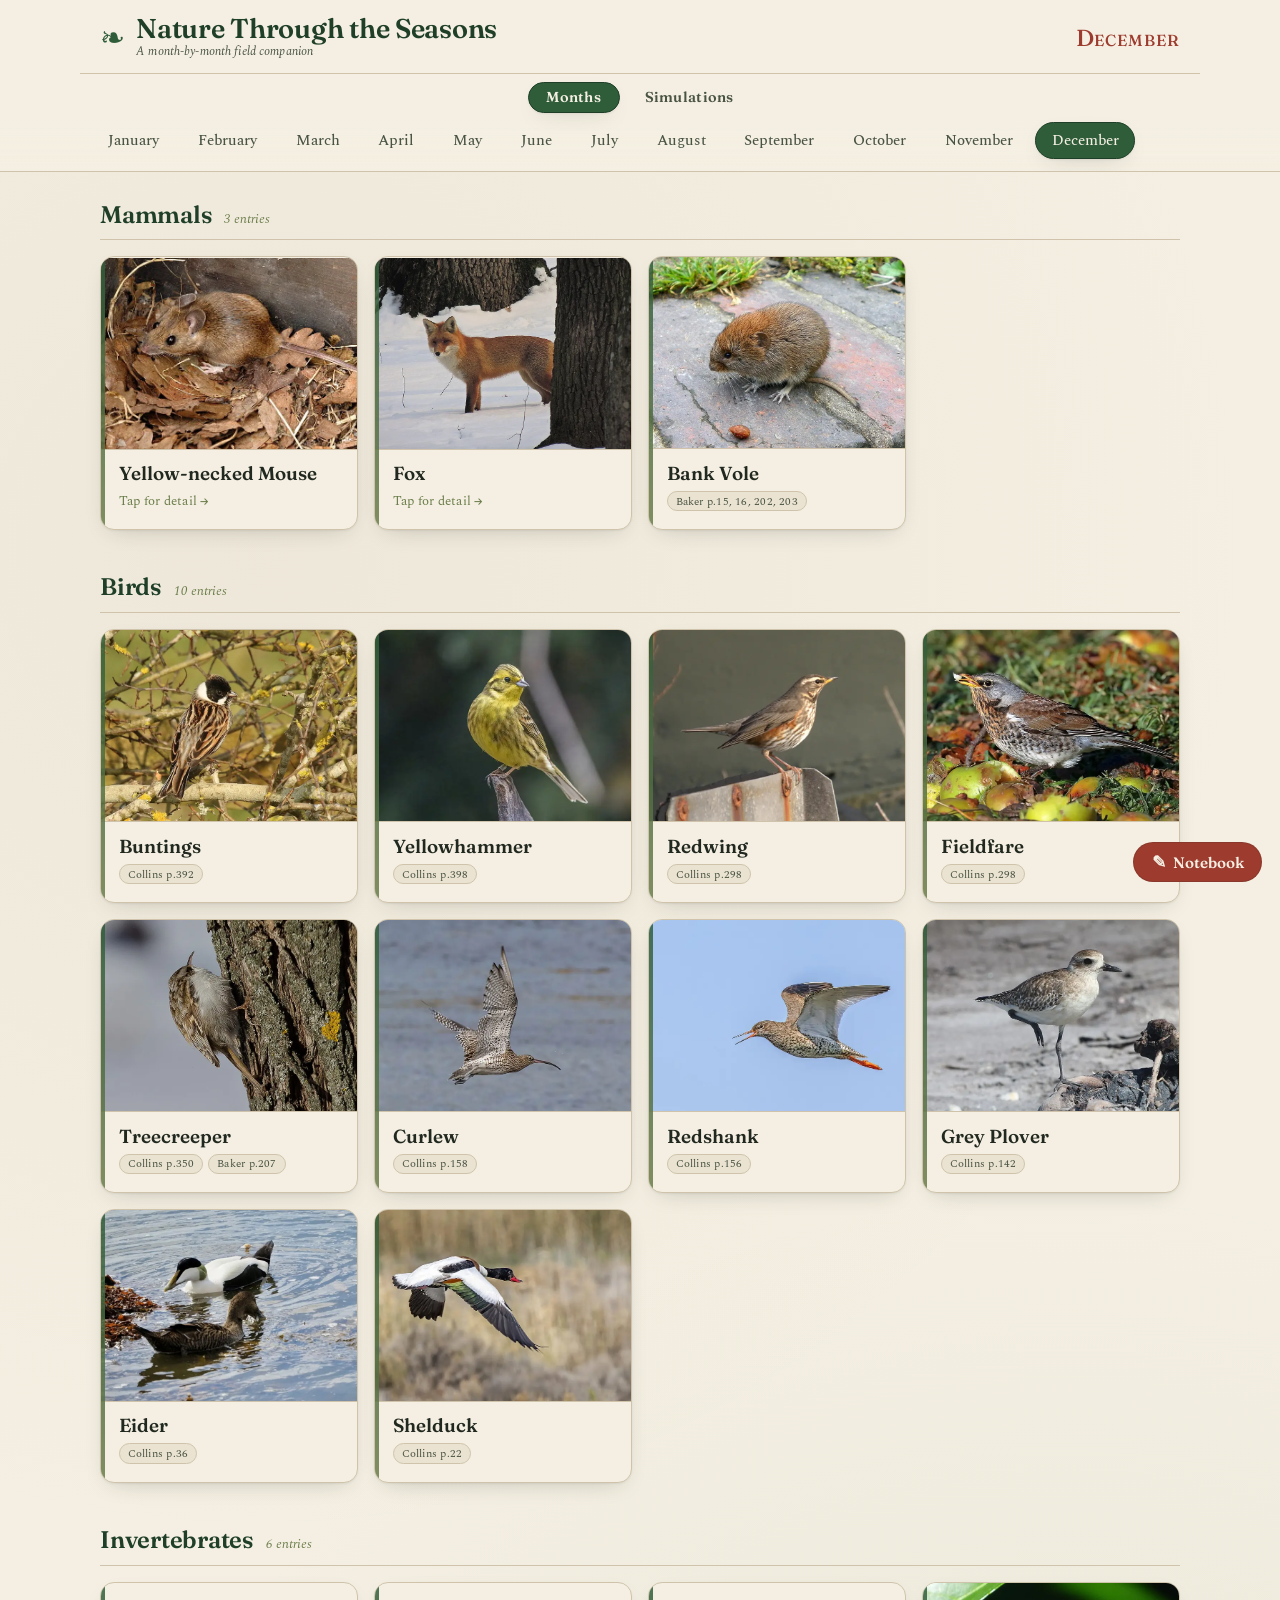
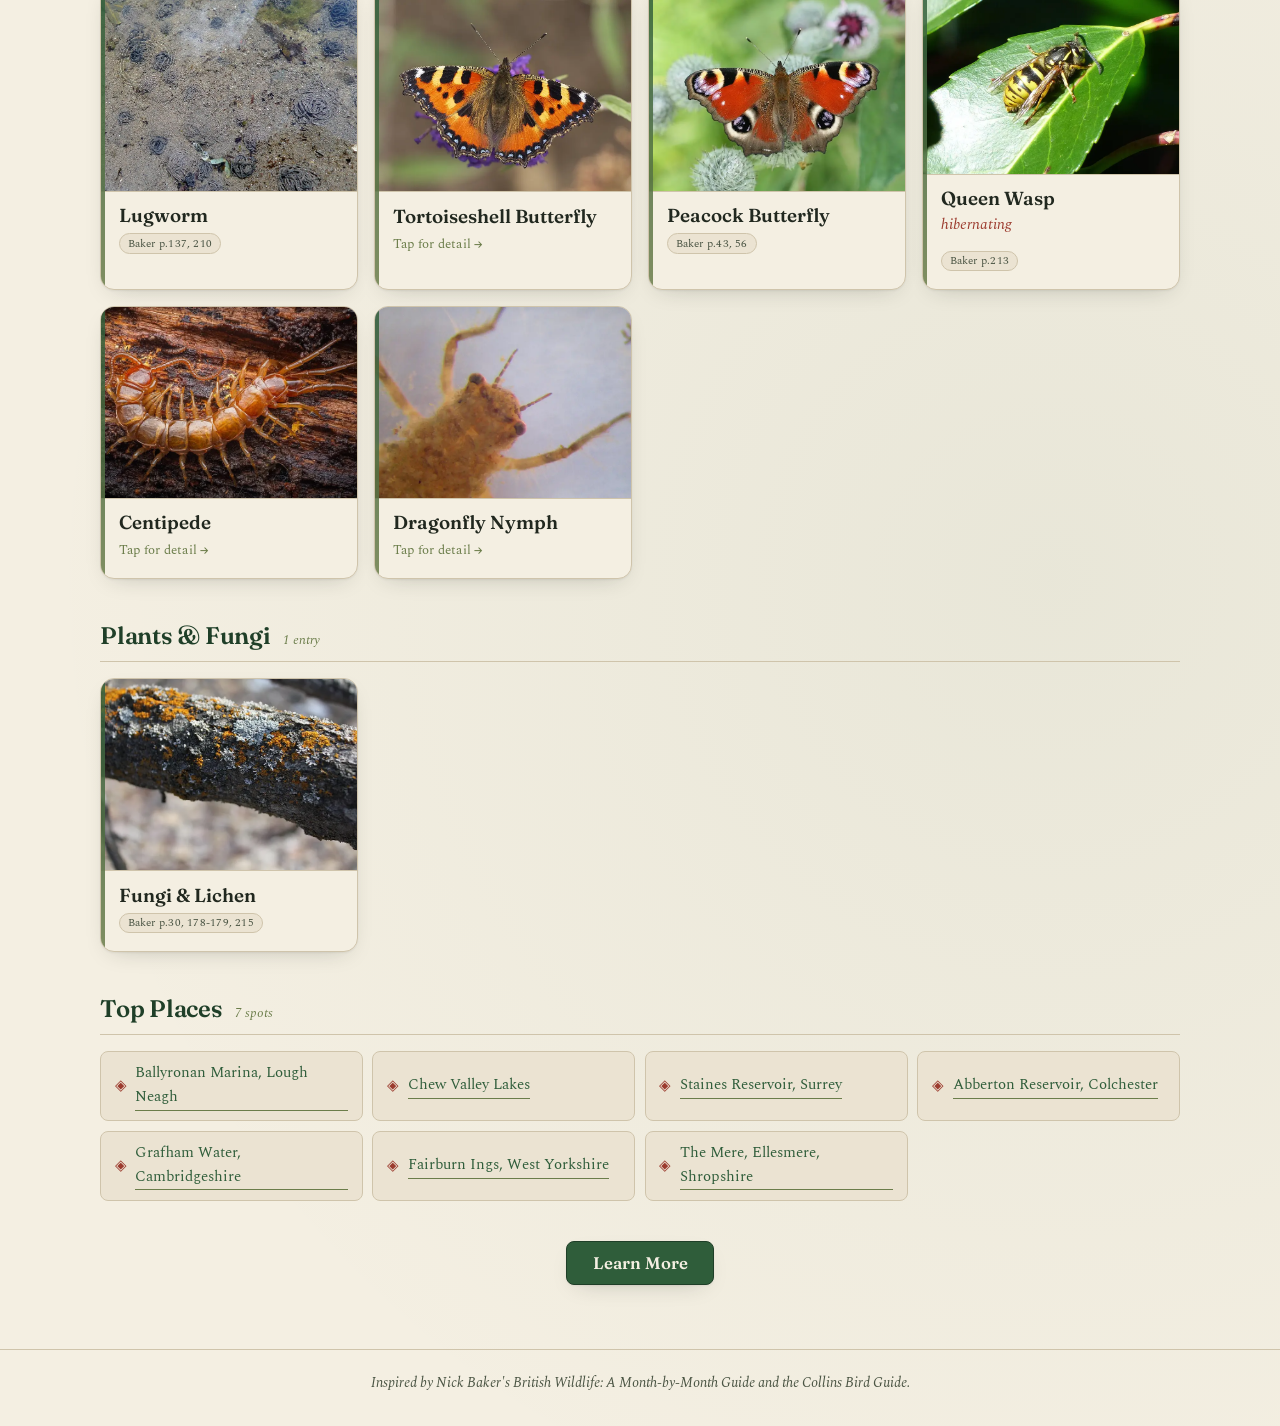
==== commit b8571e8b: "Add Simulations tab with European Spring simulation" ====
--- a/index.html
+++ b/index.html
@@ -24,7 +24,18 @@
   <link rel="preconnect" href="https://fonts.gstatic.com" crossorigin />
   <link href="https://fonts.googleapis.com/css2?family=Fraunces:opsz,wght@9..144,400;9..144,500;9..144,600;9..144,700&family=Spectral:wght@400;500;600&display=swap" rel="stylesheet" />
 
-  <link rel="stylesheet" href="styles.css" />
+  <link rel="stylesheet" href="styles.css?v=4" />
+
+  <!-- Installable web app (home-screen / standalone). Paths relative so they
+       resolve under the /nature/ prefix. iOS Safari doesn't fully use the
+       manifest, so the apple-* tags below give it the icon + chromeless launch. -->
+  <link rel="manifest" href="manifest.json?v=1" />
+  <meta name="theme-color" content="#2f5d3a" />
+  <link rel="apple-touch-icon" href="icons/apple-touch-icon.png?v=1" />
+  <meta name="apple-mobile-web-app-capable" content="yes" />
+  <meta name="apple-mobile-web-app-status-bar-style" content="black-translucent" />
+  <meta name="apple-mobile-web-app-title" content="Nature" />
+  <meta name="mobile-web-app-capable" content="yes" />
 </head>
 <body>
 
@@ -41,6 +52,12 @@
       <div class="current-month" id="current-month-label" aria-live="polite">—</div>
     </div>
 
+    <!-- ====================== VIEW SWITCHER (tabs) ====================== -->
+    <nav class="view-tabs" id="view-tabs" aria-label="Choose a view">
+      <button class="view-tab active" type="button" data-view="months" aria-pressed="true">Months</button>
+      <button class="view-tab" type="button" data-view="simulations" aria-pressed="false">Simulations</button>
+    </nav>
+
     <!-- ====================== MONTH NAVIGATOR ====================== -->
     <nav class="month-nav" id="month-nav" aria-label="Select a month">
       <!-- Month buttons are injected by app.js -->
@@ -49,10 +66,40 @@
 
   <!-- ========================== MAIN CONTENT ========================= -->
   <main class="app-main">
-    <div id="app-content" class="app-content">
-      <!-- Category sections and species cards are injected by app.js -->
+    <!-- MONTHS VIEW (existing) -->
+    <div id="view-months" class="app-view">
+      <div id="app-content" class="app-content">
+        <!-- Category sections and species cards are injected by app.js -->
+      </div>
+    </div>
+
+    <!-- SIMULATIONS VIEW -->
+    <div id="view-simulations" class="app-view" hidden>
+      <div id="sim-content" class="app-content">
+        <!-- Simulation cards are injected by app.js -->
+      </div>
     </div>
   </main>
+
+  <!-- ====================== SIMULATION OVERLAY (iframe) ====================== -->
+  <!--
+    A simulation opens here as a full-screen embedded bundle. Each simulation
+    in simulations/ is a self-contained HTML file (its own scripts, styles and
+    fonts inlined), so an iframe gives it total isolation from the host app.
+    The src is set only when opened and cleared on close, so the ~1 MB bundle
+    is never loaded until asked for, and stops running when dismissed.
+  -->
+  <div id="sim-overlay" class="sim-overlay" hidden aria-hidden="true" role="dialog" aria-modal="true" aria-labelledby="sim-overlay-title">
+    <header class="sim-overlay-head">
+      <h3 class="sim-overlay-title" id="sim-overlay-title">—</h3>
+      <button class="sim-overlay-close" type="button" id="sim-overlay-close" aria-label="Close simulation">&times;</button>
+    </header>
+    <div class="sim-overlay-frame-wrap">
+      <iframe class="sim-overlay-frame" id="sim-overlay-frame" title="Simulation"
+              referrerpolicy="no-referrer"
+              sandbox="allow-scripts allow-same-origin"></iframe>
+    </div>
+  </div>
 
   <!-- ============================ MODAL ============================= -->
   <dialog id="species-modal" class="species-modal">
@@ -98,9 +145,10 @@
   </footer>
 
   <!-- Scripts: data first, then logic. Both relative. -->
-  <script src="data.js"></script>
-  <script src="references.js"></script>
-  <script src="app.js"></script>
-  <script src="notebook.js"></script>
+  <script src="data.js?v=1"></script>
+  <script src="references.js?v=1"></script>
+  <script src="simulations.js?v=1"></script>
+  <script src="app.js?v=4"></script>
+  <script src="notebook.js?v=1"></script>
 </body>
 </html>
--- a/styles.css
+++ b/styles.css
@@ -645,3 +645,240 @@
 .nb-entry-loc { color: var(--forest); text-decoration: underline; }
 .nb-entry-text { margin: 0 0 0.55rem; color: var(--ink); white-space: pre-wrap; word-wrap: break-word; }
 .nb-entry-controls { display: flex; gap: 0.4rem; flex-wrap: wrap; }
+
+/* =============================================================================
+   Learn More — Reference Books & Media sections
+   ---------------------------------------------------------------------------
+   New selectors only; reuse the same tokens as .ref-link above. Books render
+   as a non-linked block; media render like a link row with a type badge.
+   ========================================================================== */
+.ref-book {
+  display: block;
+  background: var(--paper-deep);
+  border: 1px solid var(--line);
+  border-radius: var(--radius-sm);
+  padding: 0.55rem 0.8rem;
+  font-size: 0.95rem;
+}
+.ref-book-title {
+  font-family: var(--display);
+  font-weight: 600;
+  font-style: italic;
+  color: var(--forest-deep);
+}
+.ref-book-author { color: var(--ink-soft); }
+.ref-book-note {
+  display: block;
+  margin-top: 0.3rem;
+  font-size: 0.88rem;
+  color: var(--ink-soft);
+  line-height: 1.45;
+}
+
+/* Media: shares .ref-link layout; body stacks title / badge / note */
+.ref-media { align-items: flex-start; }
+.ref-media-body {
+  display: flex;
+  flex-direction: column;
+  gap: 0.2rem;
+  min-width: 0;
+}
+.ref-media-title { font-weight: 600; color: var(--ink); }
+.ref-media-type {
+  align-self: flex-start;
+  font-family: var(--display);
+  font-size: 0.7rem;
+  letter-spacing: 0.04em;
+  text-transform: uppercase;
+  color: var(--forest-deep);
+  background: var(--paper);
+  border: 1px solid var(--line);
+  border-radius: 999px;
+  padding: 0.05rem 0.55rem;
+}
+.ref-media-note {
+  font-size: 0.88rem;
+  color: var(--ink-soft);
+  line-height: 1.45;
+}
+/* Non-linked media (no URL) shouldn't look clickable */
+div.ref-media { cursor: default; }
+
+/* ============================================================================
+   VIEW TABS (Months / Simulations)
+   Sits between the month-nav and content. Mirrors the month-btn language but
+   sits in its own centred row with a hairline divider above.
+   ========================================================================== */
+.view-tabs {
+  max-width: var(--maxw);
+  margin: 0 auto;
+  padding: 0.5rem 0.75rem 0.2rem;
+  display: flex;
+  gap: 0.4rem;
+  justify-content: center;
+  border-top: 1px solid var(--line);
+}
+.view-tab {
+  flex: 0 0 auto;
+  font-family: var(--display);
+  font-size: 0.9rem;
+  font-weight: 600;
+  letter-spacing: 0.02em;
+  color: var(--ink-soft);
+  background: transparent;
+  border: 1px solid transparent;
+  border-radius: 99px;
+  padding: 0.35rem 1.1rem;
+  cursor: pointer;
+  transition: color .18s, background .18s, border-color .18s;
+}
+.view-tab:hover {
+  color: var(--forest-deep);
+  background: var(--paper-deep);
+}
+.view-tab:focus-visible {
+  outline: 2px solid var(--forest);
+  outline-offset: 2px;
+}
+.view-tab.active {
+  color: var(--paper);
+  background: var(--forest);
+  border-color: var(--forest-deep);
+  box-shadow: var(--shadow);
+}
+
+/* ============================================================================
+   SIMULATIONS LIST
+   ========================================================================== */
+.sim-grid {
+  display: grid;
+  grid-template-columns: 1fr;
+  gap: 0.85rem;
+}
+@media (min-width: 640px) {
+  .sim-grid { grid-template-columns: 1fr 1fr; }
+}
+.sim-card {
+  display: flex;
+  align-items: flex-start;
+  gap: 0.85rem;
+  text-align: left;
+  width: 100%;
+  background: var(--paper);
+  border: 1px solid var(--line);
+  border-radius: var(--radius);
+  padding: 1rem 1.1rem;
+  cursor: pointer;
+  box-shadow: var(--shadow);
+  transition: transform .12s, box-shadow .18s, border-color .18s;
+  animation: rise .5s ease both;
+}
+.sim-card:hover {
+  transform: translateY(-2px);
+  box-shadow: var(--shadow-lg);
+  border-color: var(--moss);
+}
+.sim-card:focus-visible {
+  outline: 2px solid var(--forest);
+  outline-offset: 2px;
+}
+.sim-glyph {
+  font-family: var(--display);
+  font-size: 1.6rem;
+  line-height: 1;
+  color: var(--forest);
+  flex: 0 0 auto;
+  margin-top: 0.1rem;
+}
+.sim-card-body { flex: 1 1 auto; }
+.sim-card-title {
+  font-family: var(--display);
+  font-size: 1.08rem;
+  font-weight: 600;
+  color: var(--ink);
+  margin: 0 0 0.25rem;
+}
+.sim-card-blurb {
+  font-size: 0.9rem;
+  color: var(--ink-soft);
+  line-height: 1.45;
+  margin: 0;
+}
+.sim-card-cta {
+  flex: 0 0 auto;
+  align-self: center;
+  font-family: var(--body);
+  font-size: 0.88rem;
+  font-weight: 500;
+  color: var(--forest-deep);
+}
+
+/* ============================================================================
+   SIMULATION OVERLAY (full-screen iframe host)
+   ========================================================================== */
+body.sim-open { overflow: hidden; }
+
+.sim-overlay {
+  position: fixed;
+  inset: 0;
+  z-index: 1000;
+  display: flex;
+  flex-direction: column;
+  background: var(--paper);
+}
+.sim-overlay[hidden] { display: none; }
+
+.sim-overlay-head {
+  flex: 0 0 auto;
+  display: flex;
+  align-items: center;
+  justify-content: space-between;
+  gap: 0.75rem;
+  padding: 0.6rem 0.9rem;
+  padding-top: calc(0.6rem + env(safe-area-inset-top, 0px));
+  background: var(--forest);
+  color: var(--paper);
+  box-shadow: var(--shadow);
+}
+.sim-overlay-title {
+  font-family: var(--display);
+  font-size: 1.02rem;
+  font-weight: 600;
+  margin: 0;
+  white-space: nowrap;
+  overflow: hidden;
+  text-overflow: ellipsis;
+}
+.sim-overlay-close {
+  flex: 0 0 auto;
+  font-size: 1.6rem;
+  line-height: 1;
+  color: var(--paper);
+  background: transparent;
+  border: 0;
+  border-radius: 99px;
+  width: 2.1rem;
+  height: 2.1rem;
+  cursor: pointer;
+  transition: background .15s;
+}
+.sim-overlay-close:hover { background: rgba(255,255,255,0.15); }
+.sim-overlay-close:focus-visible {
+  outline: 2px solid var(--paper);
+  outline-offset: 2px;
+}
+.sim-overlay-frame-wrap {
+  flex: 1 1 auto;
+  min-height: 0;
+}
+.sim-overlay-frame {
+  width: 100%;
+  height: 100%;
+  border: 0;
+  display: block;
+  background: #0a0a0a;
+}
+
+/* Hide the per-view month-nav when JS toggles it off (defensive: JS sets
+   navEl.style.display directly, this is just a documented hook). */
+.app-view[hidden] { display: none; }
